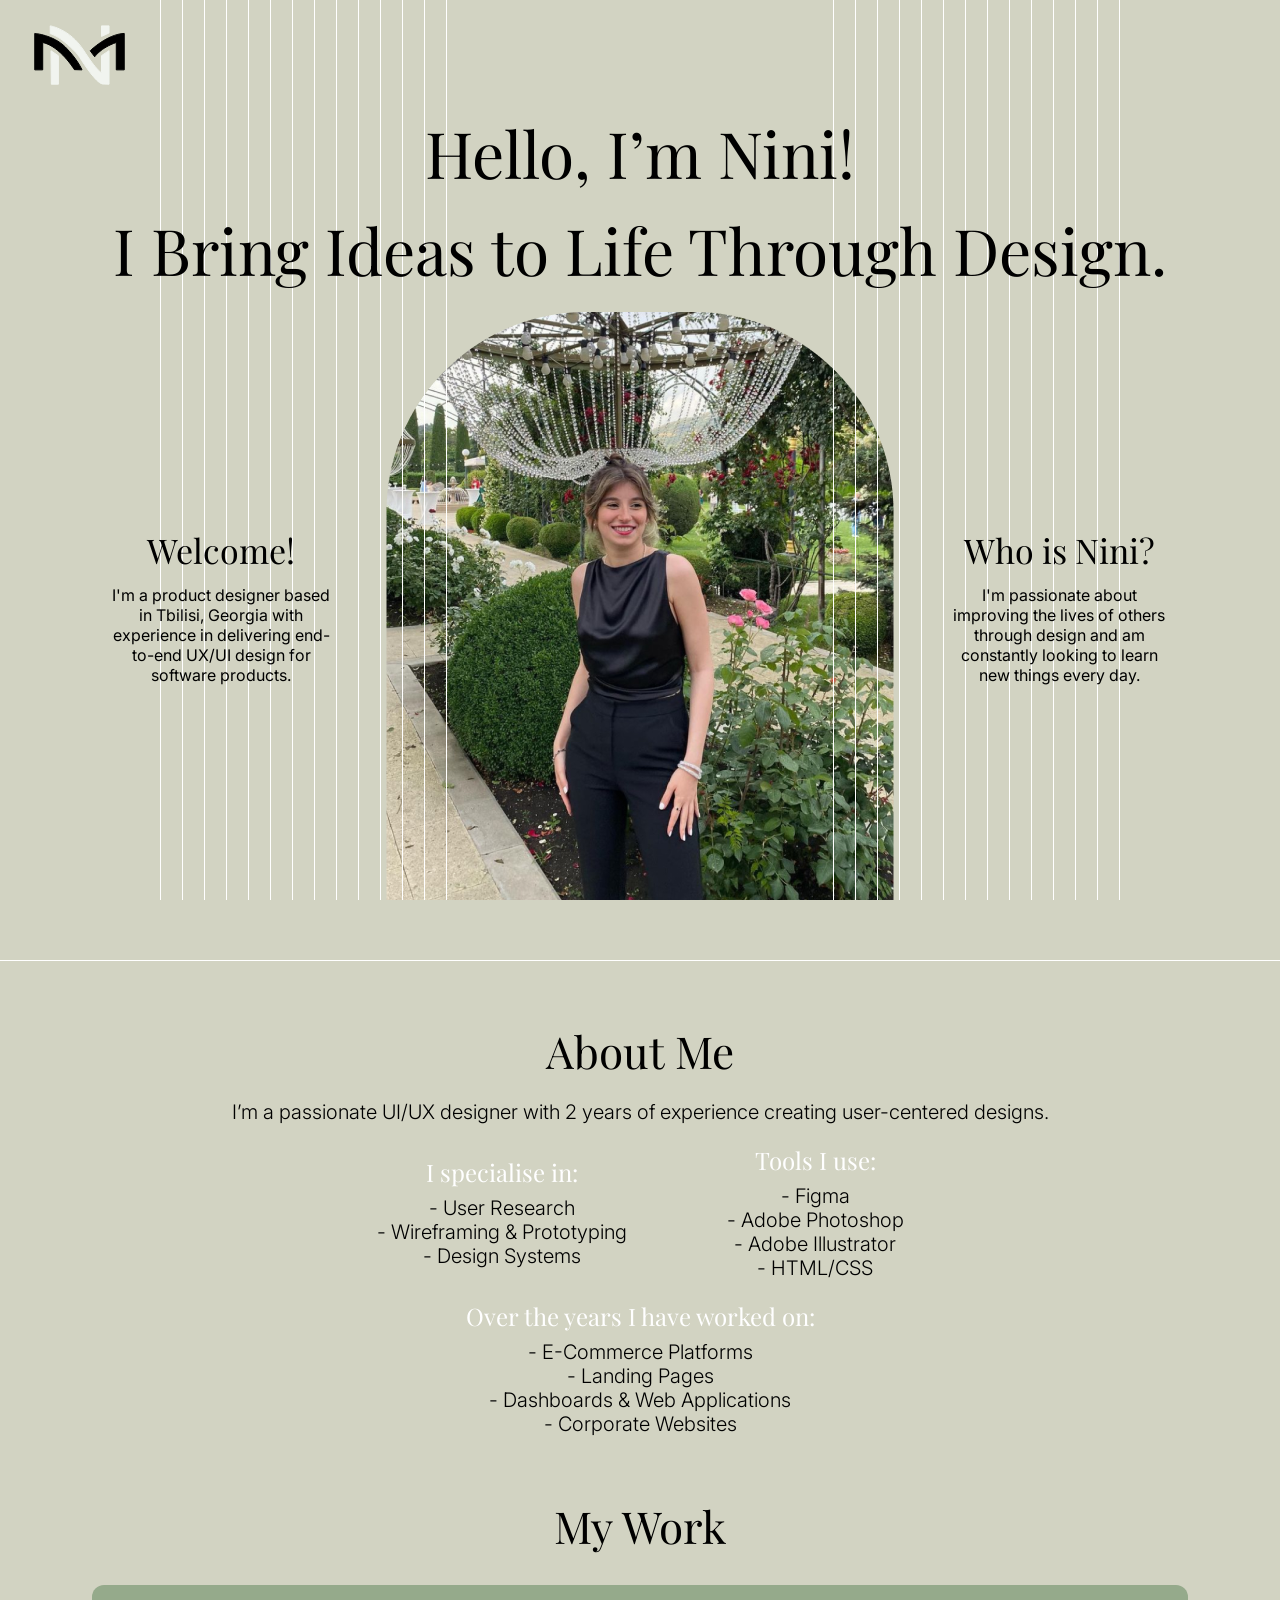
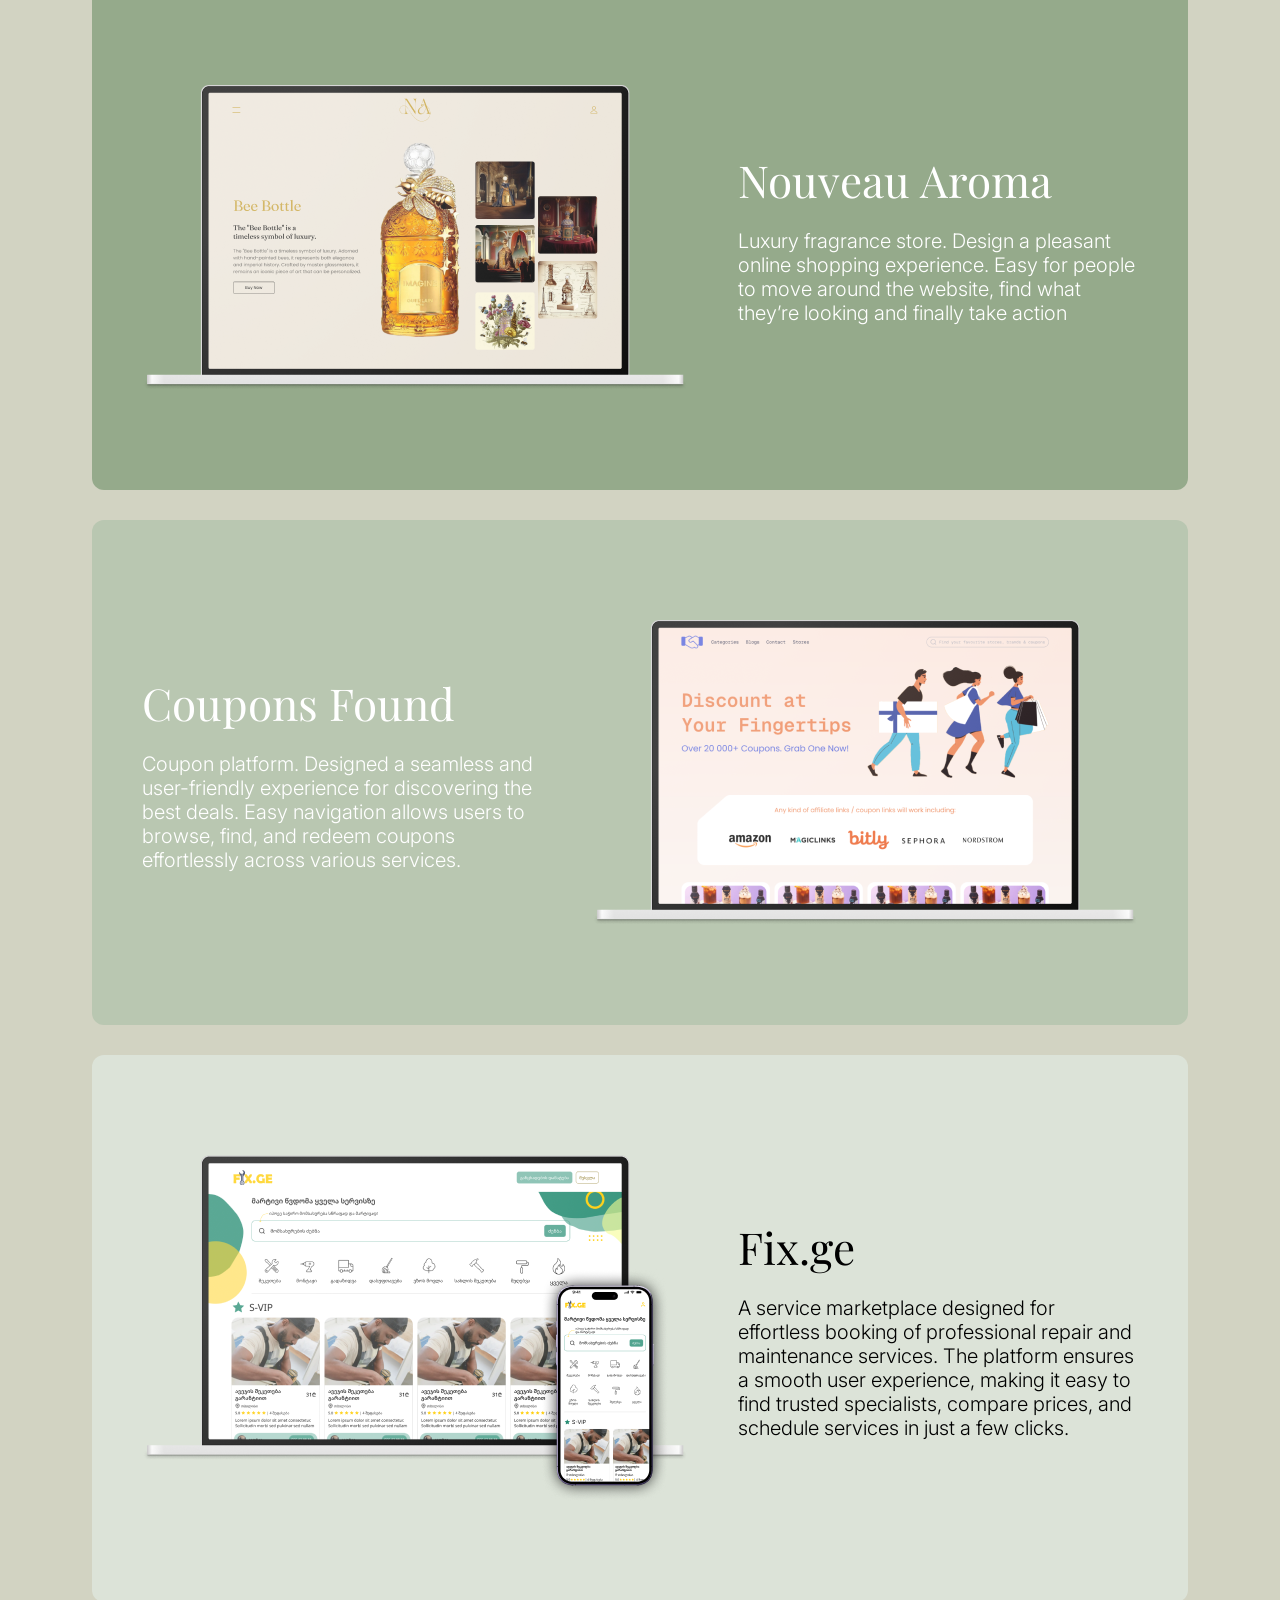
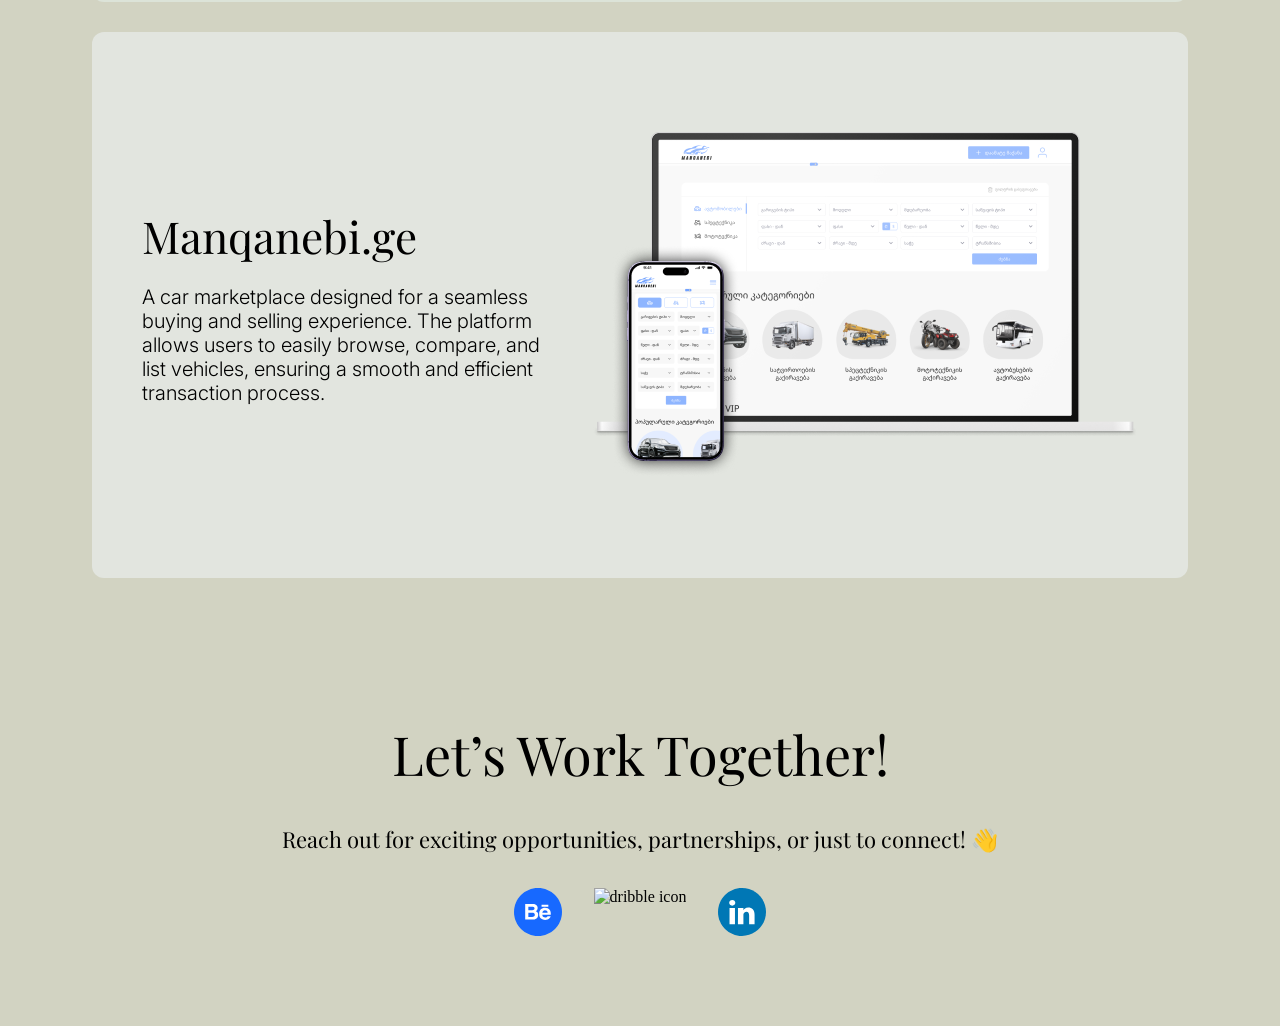
==== index.html @ 9edf8b61 "portfolio final" ====
<!DOCTYPE html>
<html lang="en">
  <head>
    <meta charset="UTF-8" />
    <meta name="viewport" content="width=device-width, initial-scale=1.0" />
    <link rel="stylesheet" href="./Style.css" />
    <title>Nini Mikeladze</title>
  </head>
  <body>
    <div class="lines1">
      <div class="line1"></div>
      <div class="line2"></div>
      <div class="line3"></div>
      <div class="line4"></div>
      <div class="line5"></div>
      <div class="line6"></div>
      <div class="line7"></div>
      <div class="line8"></div>
      <div class="line9"></div>
      <div class="line10"></div>
      <div class="line11"></div>
      <div class="line12"></div>
      <div class="line13"></div>
      <div class="line14"></div>
    </div>
    <div class="lines2">
      <div class="line15"></div>
      <div class="line16"></div>
      <div class="line17"></div>
      <div class="line18"></div>
      <div class="line19"></div>
      <div class="line20"></div>
      <div class="line21"></div>
      <div class="line22"></div>
      <div class="line23"></div>
      <div class="line24"></div>
      <div class="line25"></div>
      <div class="line26"></div>
      <div class="line27"></div>
      <div class="line28"></div>
    </div>
    <header>
      <div class="header">
        <img src="./images/NM Logo 1.svg" alt="logo" class="logo" />
      </div>
    </header>
    <div class="main">
      <section>
        <div class="hero">
          <div class="heading">
            <p class="text1">Hello, I’m Nini!</p>
            <p class="text1">
              I Bring <span>Ideas</span> to <span>Life</span> Through
              <span>Design</span>.
            </p>
          </div>
          <div class="component1">
            <div class="exp1">
              <h1 class="title">Welcome!</h1>
              <p class="text2">
                I'm a product designer based in Tbilisi, Georgia with experience
                in delivering end-to-end UX/UI design for software products.
              </p>
            </div>
            <img
              src="./images/profile picture.png"
              alt="profile picture"
              class="profile"
            />
            <div class="exp1">
              <h1 class="title">Who is Nini?</h1>
              <p class="text2">
                I'm passionate about improving the lives of others through
                design and am constantly looking to learn new things every day.
              </p>
            </div>
          </div>
        </div>
      </section>
      <div class="lines3"></div>
      <section>
        <div class="about_me">
          <h1 class="title2">About Me</h1>
          <p class="text4">
            I’m a passionate UI/UX designer with 2 years of experience creating
            user-centered designs.
          </p>
          <div class="component2">
            <div class="component3">
              <div class="specialise">
                <p class="text3">I specialise in:</p>
                <div class="specialise2">
                  <p class="text4">- User Research</p>
                  <p class="text4">- Wireframing & Prototyping</p>
                  <p class="text4">- Design Systems</p>
                </div>
              </div>
              <div class="specialise">
                <p class="text3">Tools I use:</p>
                <div class="specialise2">
                  <p class="text4">- Figma</p>
                  <p class="text4">- Adobe Photoshop</p>
                  <p class="text4">- Adobe Illustrator</p>
                  <p class="text4">- HTML/CSS</p>
                </div>
              </div>
            </div>
            <div class="specialise">
              <p class="text3">Over the years I have worked on:</p>
              <div class="specialise2">
                <p class="text4">- E-Commerce Platforms</p>
                <p class="text4">- Landing Pages</p>
                <p class="text4">- Dashboards & Web Applications</p>
                <p class="text4">- Corporate Websites</p>
              </div>
            </div>
          </div>
        </div>
      </section>
      <section>
        <div class="my_work">
          <h1 class="title2">My Work</h1>
          <a href="./Nouveau Aroma/aroma.html">
            <div class="aroma">
              <img
                src="./images/Nouveau Aroma.png"
                alt="Nouveau Aroma"
                class="image"
              />
              <div class="component4">
                <h1 class="title3">Nouveau Aroma</h1>
                <p class="text5">
                  Luxury fragrance store. Design a pleasant online shopping
                  experience. Easy for people to move around the website, find
                  what they’re looking and finally take action
                </p>
              </div>
            </div>
          </a>
          <a href="./Coupons Found/coupons.html">
            <div class="coupons">
              <div class="component4">
                <h1 class="title3">Coupons Found</h1>
                <p class="text5">
                  Coupon platform. Designed a seamless and user-friendly
                  experience for discovering the best deals. Easy navigation
                  allows users to browse, find, and redeem coupons effortlessly
                  across various services.
                </p>
              </div>
              <img
                src="./images/Coupons Found.png"
                alt="Coupons Found"
                class="image"
              />
            </div>
          </a>
          <a href="./Fix.ge/fix.html">
            <div class="fix">
              <img src="./images/fix.ge.png" alt="Fix.ge" class="image" />
              <div class="component4">
                <h1 class="title4">Fix.ge</h1>
                <p class="text6">
                  A service marketplace designed for effortless booking of
                  professional repair and maintenance services. The platform
                  ensures a smooth user experience, making it easy to find
                  trusted specialists, compare prices, and schedule services in
                  just a few clicks.
                </p>
              </div>
            </div>
          </a>
          <a href="./Manqanebi.ge/manqanebi.html">
            <div class="manqanebi">
              <div class="component4">
                <h1 class="title4">Manqanebi.ge</h1>
                <p class="text6">
                  A car marketplace designed for a seamless buying and selling
                  experience. The platform allows users to easily browse,
                  compare, and list vehicles, ensuring a smooth and efficient
                  transaction process.
                </p>
              </div>
              <img
                src="./images/manqanebi.png"
                alt="Manqanebi.ge"
                class="image"
              />
            </div>
          </a>
        </div>
      </section>
    </div>
    <footer>
      <div class="footer">
        <h1 class="title5">Let’s Work Together!</h1>
        <p class="text7">
          Reach out for exciting opportunities, partnerships, or just to
          connect! 👋
        </p>
        <div class="socials">
          <img src="../icons/behance.svg" alt="behance icon" />
          <img src="../icons/dribbble.svg" alt="dribble icon" />
          <img src="../icons/linkedin.svg" alt="linkedin icon" />
        </div>
      </div>
    </footer>
  </body>
</html>
---- Style.css ----
@import url('https://fonts.googleapis.com/css2?family=Agu+Display&family=Bitter:ital,wght@0,100..900;1,100..900&family=Fraunces:ital,opsz,wght@0,9..144,100..900;1,9..144,100..900&family=Geist+Mono:wght@100..900&family=Goldman:wght@400;700&family=Inter:ital,opsz,wght@0,14..32,100..900;1,14..32,100..900&family=Poppins:ital,wght@0,100;0,200;0,300;0,400;0,500;0,600;0,700;0,800;0,900;1,100;1,200;1,300;1,400;1,500;1,600;1,700;1,800;1,900&display=swap');
@import url('https://fonts.googleapis.com/css2?family=Agu+Display&family=Bitter:ital,wght@0,100..900;1,100..900&family=Fraunces:ital,opsz,wght@0,9..144,100..900;1,9..144,100..900&family=Geist+Mono:wght@100..900&family=Goldman:wght@400;700&family=Inter:ital,opsz,wght@0,14..32,100..900;1,14..32,100..900&family=Playfair+Display:ital,wght@0,400..900;1,400..900&family=Poppins:ital,wght@0,100;0,200;0,300;0,400;0,500;0,600;0,700;0,800;0,900;1,100;1,200;1,300;1,400;1,500;1,600;1,700;1,800;1,900&display=swap');

*{
    box-sizing: border-box;
    margin: 0;
}
body{
    background-color: #D2D3C2;
}
.header{
    height: 110px;
    display: flex;
    align-items: center;
    margin-left: 34px;
}
.text1{
    font-family: 'playfair display';
    font-size: 64px;
    text-align: center;
}

.heading{
    display: flex;
    flex-direction: column;
    align-items: center;
    justify-content: center;
    gap: 12px;
    z-index: 50;
}
span:hover{
    color: white;
}
.title{
    font-family: 'playfair display';
    font-weight: 300;
    font-size: 34px;
}
.text2{
    font-family: 'inter';
    font-size: 16px;
    text-align: center;
}
.exp1{
    display: flex;
    flex-direction: column;
    justify-content: center;
    align-items: center;
    gap: 12px;
    width: 230px;
    position: relative;
    z-index: 50;
}
.component1{
    display: flex;
    flex-direction: row;
    gap: 50px;
    align-items: center;
    justify-content: center;
}
.hero{
    display: flex;
    flex-direction: column;
    align-items: center;
    justify-content: center;
    gap: 20px;
}
.lines1{
    position: fixed;
    height: 100%;
    width: 1px;
    background-color: white;
    top: 0;
    left: 160px;
    gap: 22px;
}
.line1{
    position: absolute;
    height: 100%;
    width: 1px;
    background-color: white;
    top: 0;
}
.line2{
    position: absolute;
    height: 100%;
    width: 1px;
    background-color: white;
    top: 0;
    left: 22px;
}
.line3{
    position: absolute;
    height: 100%;
    width: 1px;
    background-color: white;
    top: 0;
    left: 44px;
}
.line4{
    position: absolute;
    height: 100%;
    width: 1px;
    background-color: white;
    top: 0;
    left: 66px;
}
.line5{
    position: absolute;
    height: 100%;
    width: 1px;
    background-color: white;
    top: 0;
    left: 88px;
}
.line6{
    position: absolute;
    height: 100%;
    width: 1px;
    background-color: white;
    top: 0;
    left: 110px;
}
.line7{
    position: absolute;
    height: 100%;
    width: 1px;
    background-color: white;
    top: 0;
    left: 132px;
}
.line8{
    position: absolute;
    height: 100%;
    width: 1px;
    background-color: white;
    top: 0;
    left: 154px;
}
.line9{
    position: absolute;
    height: 100%;
    width: 1px;
    background-color: white;
    top: 0;
    left: 176px;
}
.line10{
    position: absolute;
    height: 100%;
    width: 1px;
    background-color: white;
    top: 0;
    left: 198px;
}
.line11{
    position: absolute;
    height: 100%;
    width: 1px;
    background-color: white;
    top: 0;
    left: 220px;
}
.line12{
    position: absolute;
    height: 100%;
    width: 1px;
    background-color: white;
    top: 0;
    left: 242px;
}
.line13{
    position: absolute;
    height: 100%;
    width: 1px;
    background-color: white;
    top: 0;
    left: 264px;
}
.line14{
    position: absolute;
    height: 100%;
    width: 1px;
    background-color: white;
    top: 0;
    left: 286px;
}
.lines2{
    position: fixed;
    height: 100%;
    width: 1px;
    background-color: white;
    top: 0;
    right: 160px;
    gap: 22px;
}
.line15{
    position: absolute;
    height: 100%;
    width: 1px;
    background-color: white;
    top: 0;
}
.line16{
    position: absolute;
    height: 100%;
    width: 1px;
    background-color: white;
    top: 0;
    right: 22px;
}
.line17{
    position: absolute;
    height: 100%;
    width: 1px;
    background-color: white;
    top: 0;
    right: 44px;
}
.line18{
    position: absolute;
    height: 100%;
    width: 1px;
    background-color: white;
    top: 0;
    right: 66px;
}
.line19{
    position: absolute;
    height: 100%;
    width: 1px;
    background-color: white;
    top: 0;
    right: 88px;
}
.line20{
    position: absolute;
    height: 100%;
    width: 1px;
    background-color: white;
    top: 0;
    right: 110px;
}
.line21{
    position: absolute;
    height: 100%;
    width: 1px;
    background-color: white;
    top: 0;
    right: 132px;
}
.line22{
    position: absolute;
    height: 100%;
    width: 1px;
    background-color: white;
    top: 0;
    right: 154px;
}
.line23{
    position: absolute;
    height: 100%;
    width: 1px;
    background-color: white;
    top: 0;
    right: 176px;
}
.line24{
    position: absolute;
    height: 100%;
    width: 1px;
    background-color: white;
    top: 0;
    right: 198px;
}
.line25{
    position: absolute;
    height: 100%;
    width: 1px;
    background-color: white;
    top: 0;
    right: 220px;
}
.line26{
    position: absolute;
    height: 100%;
    width: 1px;
    background-color: white;
    top: 0;
    right: 242px;
}
.line27{
    position: absolute;
    height: 100%;
    width: 1px;
    background-color: white;
    top: 0;
    right: 264px;
}
.line28{
    position: absolute;
    height: 100%;
    width: 1px;
    background-color: white;
    top: 0;
    right: 286px;
}
.lines3{
    width: 100%;
    height: 1px;
    background-color: white;
    margin: 0;
}
.title2{
    font-family: 'playfair display';
    font-weight: 300;
    font-size: 44px;
}
.text4{
    font-family: 'inter';
    font-weight: 300;
    font-size: 20px;
}
.text3{
    font-family: 'playfair display';
    font-weight: 300;
    font-size: 24px;
    color: white;
}
.specialise{
    display: flex;
    flex-direction: column;
    gap: 8px;
    align-items: center;
    justify-content: center;
}
.specialise2{
    display: flex;
    flex-direction: column;
    gap: 0px;
    align-items: center;
    justify-content: center;
}
.component3{
    display: flex;
    flex-direction: row;
    align-items: center;
    justify-content: center;
    gap: 100px;
}
.component2{
    display: flex;
    flex-direction: column;
    gap: 20px;
}
.about_me{
    display: flex;
    flex-direction: column;
    align-items: center;
    justify-content: center;
    gap: 20px;
}
.title3{
    font-family: 'playfair display';
    font-weight: 300;
    font-size: 44px;
    color: white;
    text-decoration: none;
}
.text5{
    font-family: 'inter';
    font-weight: 300;
    font-size: 20px;
    color: white;
    text-decoration: none;
}
.component4{
    display: flex;
    flex-direction: column;
    gap: 20px;
    width: 400px;
}
.title4{
    font-family: 'playfair display';
    font-weight: 300;
    font-size: 44px;
    color: black;
}
.text6{
    font-family: 'inter';
    font-weight: 300;
    font-size: 20px;
    color: black;
}
.aroma {
    display: flex;
    flex-direction: row;
    gap: 50px;
    align-items: center;
    justify-content: center;
    width: fit-content;
    padding: 100px 50px;
    background-color: #95AA8B;
    border-radius: 12px;
    transition: all 0.3s ease-in-out;
}

.aroma:hover {
    padding: 130px 70px;
}
.coupons{
    display: flex;
    flex-direction: row;
    gap: 50px;
    align-items: center;
    justify-content: center;
    width: fit-content;
    padding: 100px 50px 100px 50px;
    background-color: #B9C7B1;
    border-radius: 12px;
    transition: all 0.3s ease-in-out;
}
.coupons:hover {
    padding: 130px 70px;
}
.fix{
    display: flex;
    flex-direction: row;
    gap: 50px;
    align-items: center;
    justify-content: center;
    padding: 100px 50px 100px 50px;
    background-color: #DCE3D8;
    border-radius: 12px;
    transition: all 0.3s ease-in-out;
}
.fix:hover {
    padding: 130px 70px;
}
.manqanebi{
    display: flex;
    flex-direction: row;
    gap: 50px;
    align-items: center;
    justify-content: center;
    width: fit-content;
    padding: 100px 50px 100px 50px;
    background-color: #e2e5df;
    border-radius: 12px;
    transition: all 0.3s ease-in-out;
}
.manqanebi:hover {
    padding: 130px 70px;
}
.my_work{
    display: flex;
    flex-direction: column;
    gap: 30px;
    align-items: center;
    justify-content: center;
    position: relative;
    z-index: 50;
}
.main{
    display: flex;
    flex-direction: column;
    gap: 60px;
    align-items: center;
    justify-content: center;
}
.title5{
    font-family: 'playfair display';
    font-weight: 300;
    font-size: 54px;
    color: black;
}
.text7{
    font-family: 'playfair display';
    font-weight: 300;
    font-size: 22px;
    color: black;
}
.socials{
    display: flex;
    flex-direction: row;
    gap: 32px;
}
.footer{
    display: flex;
    flex-direction: column;
    gap: 34px;
    align-items: center;
    justify-content: center;
    margin-top: 140px;
    margin-bottom: 90px;
}
a{
    text-decoration: none;
}

/* RESPONSIVE DESIGN */
@media screen and (max-width: 400px) {
    body{
        padding: 16px;
    }
    .main{
        align-items: center;
        justify-content: center;
        display: flex;
        gap: 20px;
    }
    .lines1{
        display: none;
    }
    .logo{
        width: 60px;
    }
    .heading{
        width:fit-content;
    }
    .header{
        height: 80px;
        margin: 0;
        padding: 0;
    }
    .lines2{
        display: none;
    }

    .text1 {
        font-size: 36px;
    }
    
    .title {
        font-size: 28px;
        color: white;
    }
    .text2 {
        font-size: 18px;
    }
    .exp1{
        width: 330px;
    }
    .text3 {
        font-size: 22px;
    }
    .text4 {
        font-size: 18px;
    }
    .component1 {
        flex-direction: column;
        gap: 20px;
    }
    .component3 {
        flex-direction: column;
        gap: 20px;
    }
    .profile {
        width: 80%;
        max-width: 300px;
    }
    .title2 {
        font-size: 36px;
    }
    .about_me {
        text-align: center;
        width: auto;
    }
    .image{
        width: 320px;
    }
    .title3{
        font-family: 'playfair display';
    font-weight: 300;
    font-size: 26px;
    color: white;
    }
    .text5{
        font-family: 'inter';
        font-weight: 300;
        font-size: 18px;
        color: white;
    }
    .title4{
        font-family: 'playfair display';
    font-weight: 300;
    font-size: 26px;
    color: black;
    }
    .text6{
        font-family: 'inter';
        font-weight: 300;
        font-size: 18px;
        color: black;
    }
    .component3{
        display: flex;
        flex-direction: column;
        align-items: center;
        justify-content: center;
        text-align: center;
        gap: 20px;
    }
    .component4{
        width: 100%;
    }
    .aroma{
        display: flex;
        flex-direction: column;
        align-items: center;
        justify-content: center;
        text-align: center;
        gap: 20px;
        padding: 24px 16px;
        border-radius: 12px;
        text-decoration: none;
    }
    .coupons{
        display: flex;
        flex-direction: column;
        align-items: center;
        justify-content: center;
        text-align: center;
        gap: 20px;
        padding: 24px 16px;
        border-radius: 12px;
    }
    .fix{
        display: flex;
        flex-direction: column;
        align-items: center;
        justify-content: center;
        text-align: center;
        gap: 20px;
        padding: 24px 16px;
        border-radius: 12px;
    }
    .manqanebi{
        display: flex;
        flex-direction: column;
        align-items: center;
        justify-content: center;
        text-align: center;
        gap: 20px;
        padding: 24px 16px;
        border-radius: 12px;
    }
    .title5{
        font-family: 'playfair display';
    font-weight: 300;
    font-size: 34px;
    color: black;
    }
    .text7{
        font-family: 'playfair display';
        font-weight: 300;
        font-size: 18px;
        color: black;
        text-align: center;
    }
    .footer{
        display: flex;
        flex-direction: column;
        gap: 20px;
        align-items: center;
        justify-content: center;
        margin-top: 80px;
        margin-bottom: 40px;
    }
}
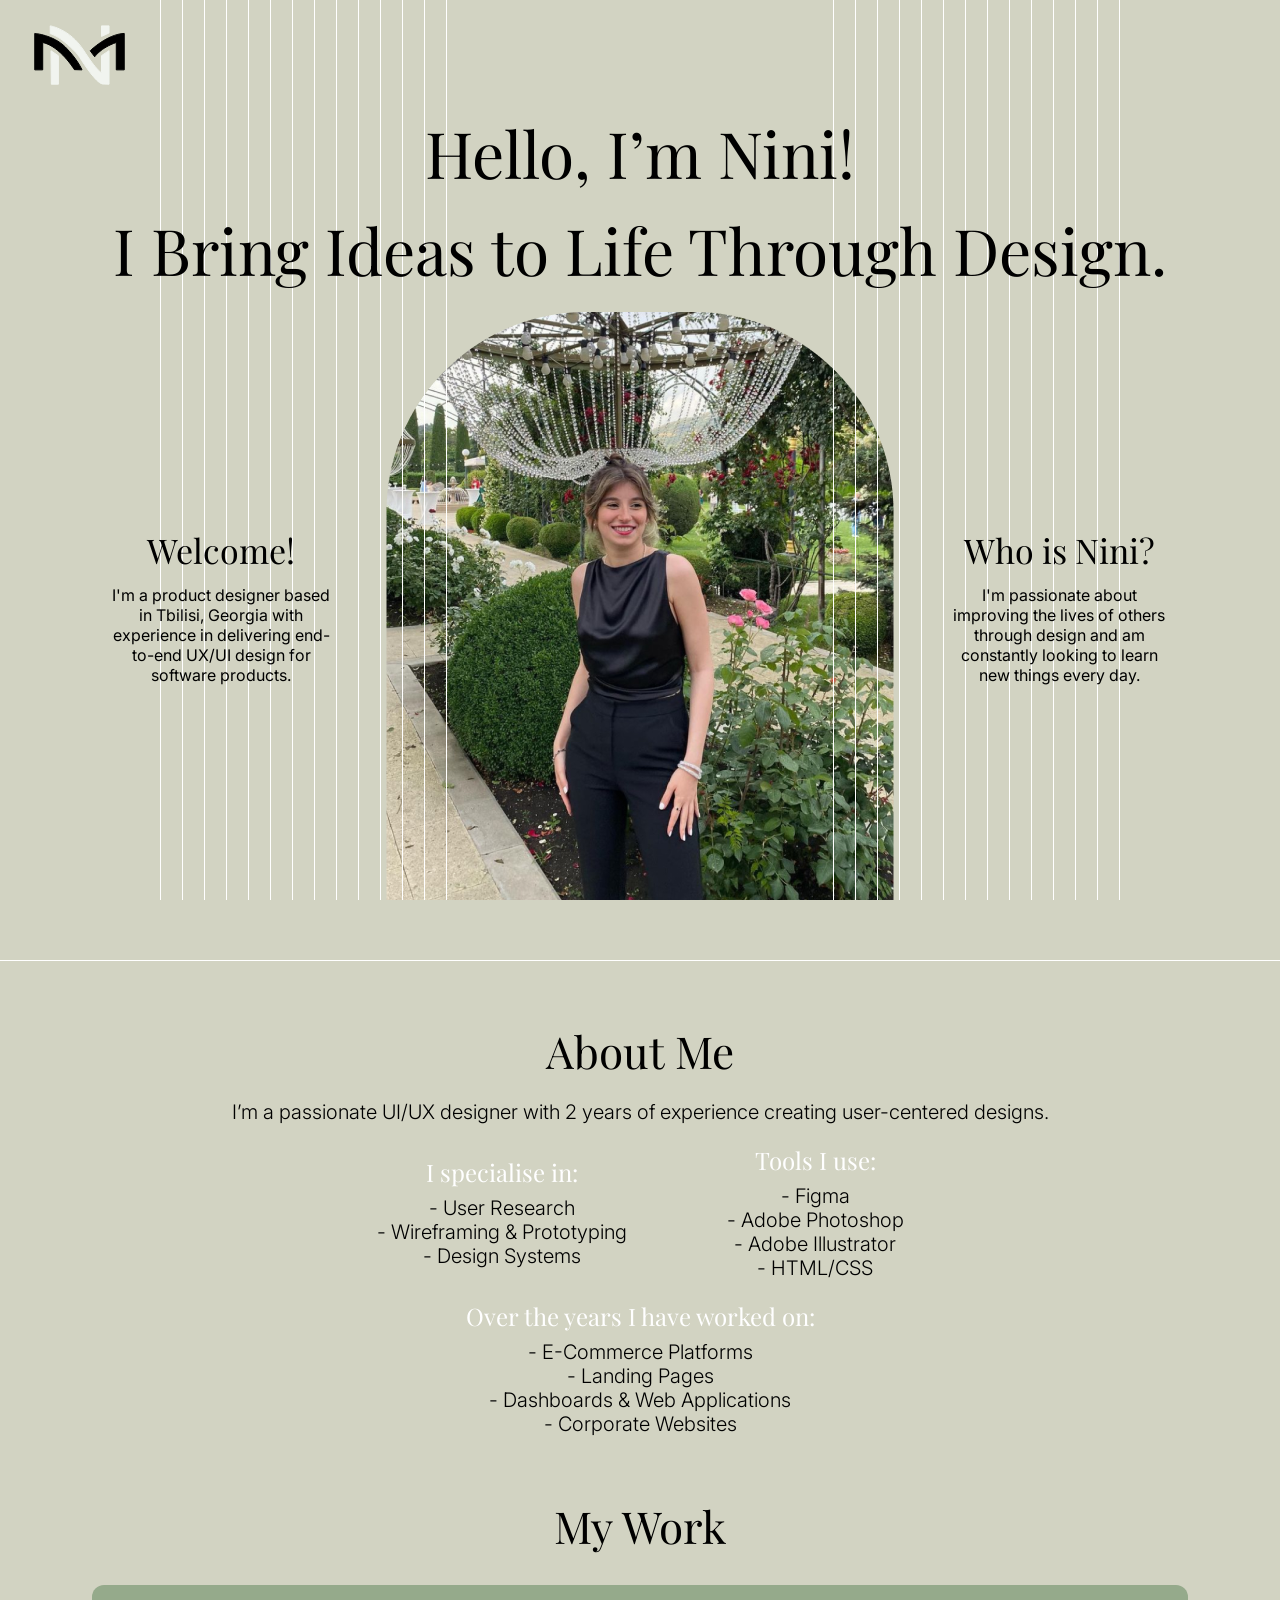
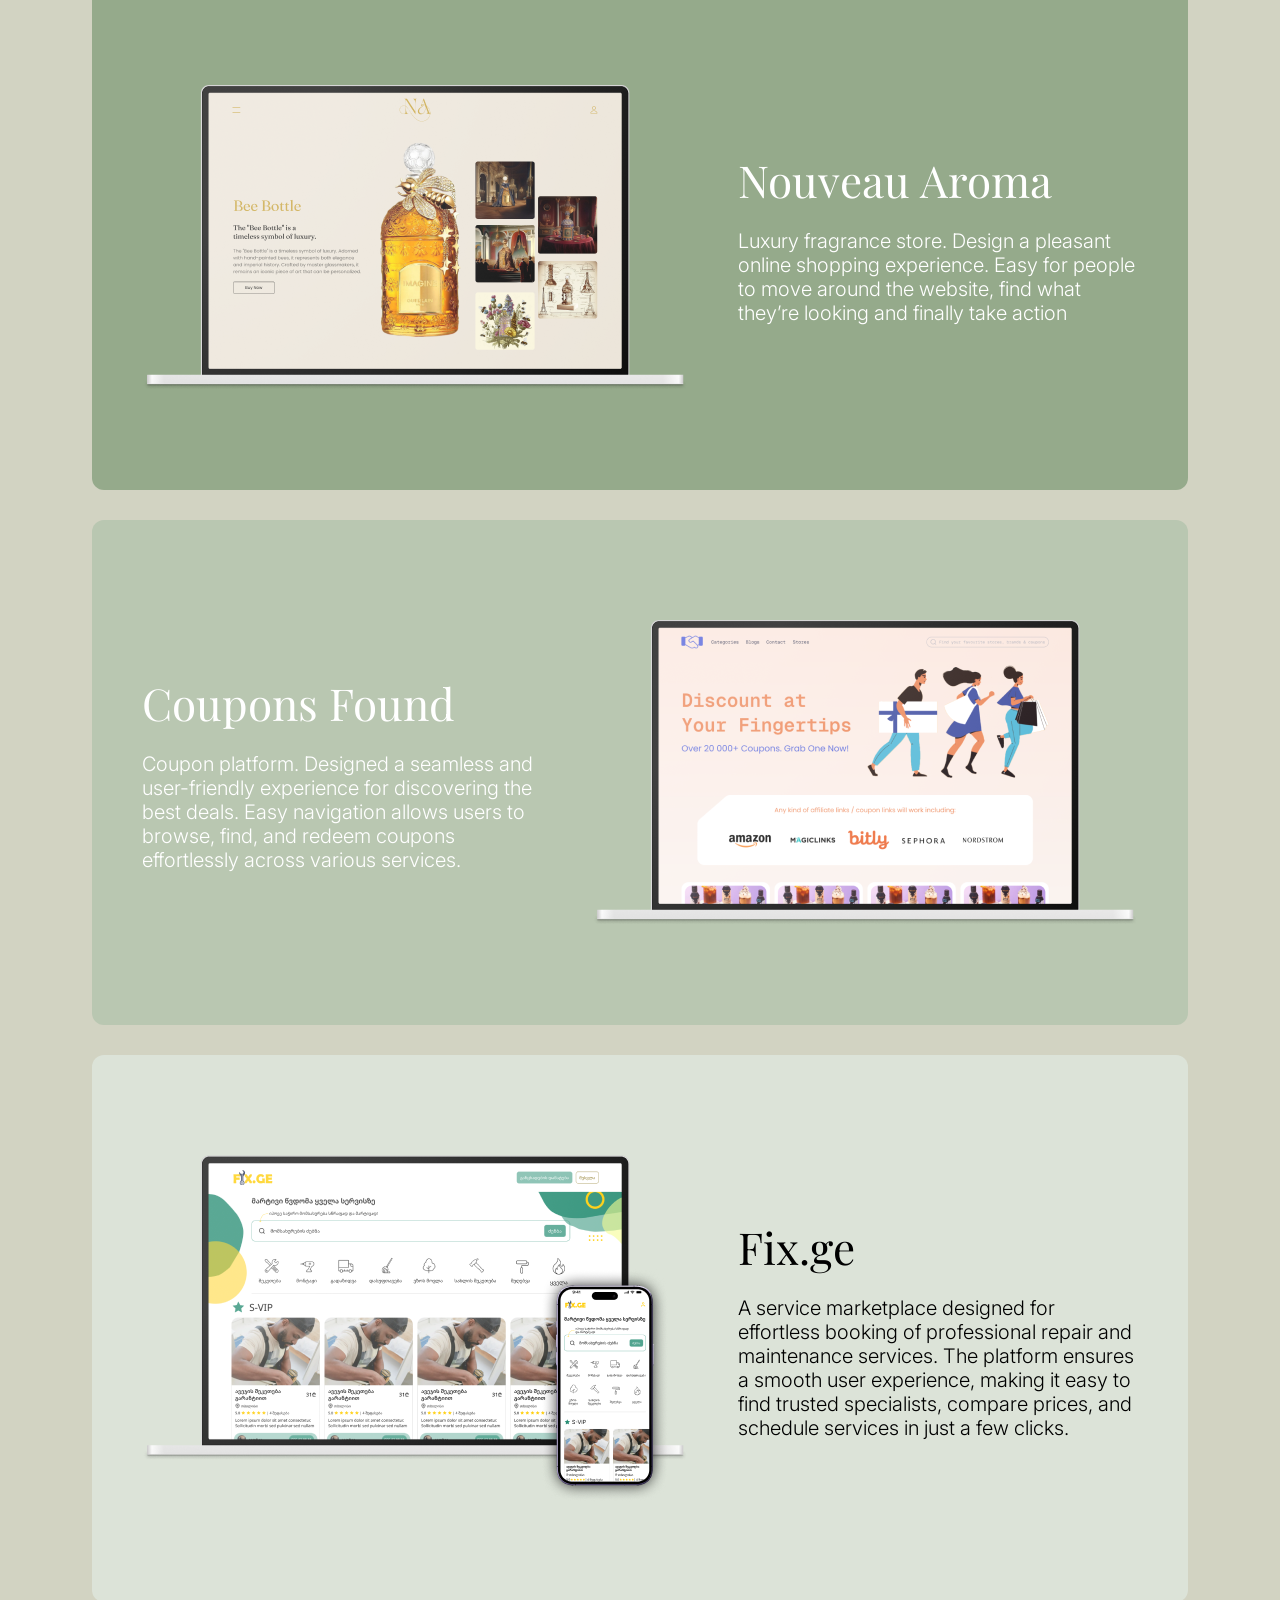
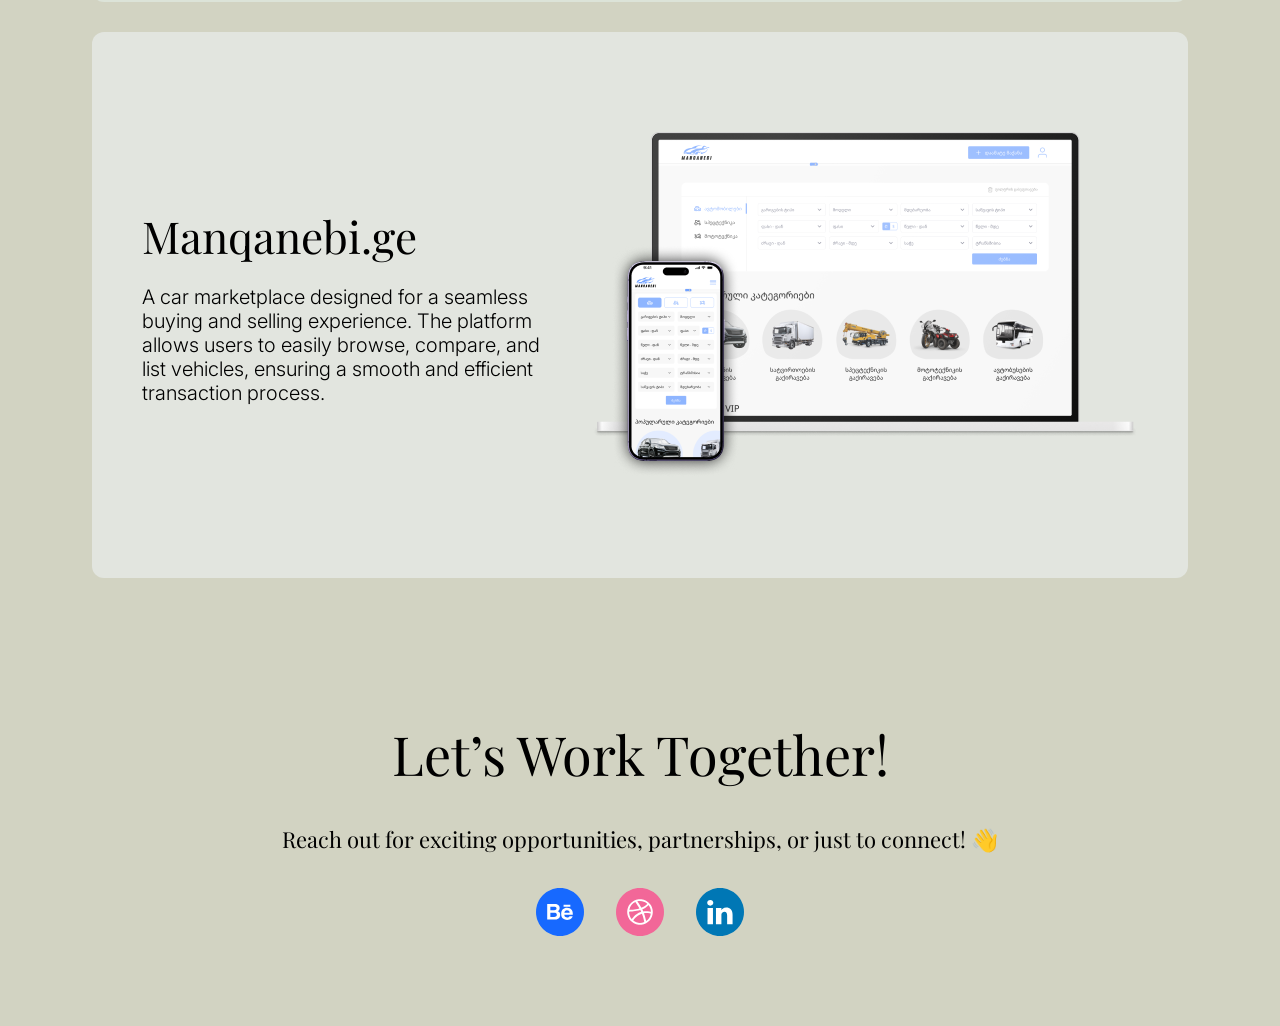
==== commit 24f218ae: "as" ====
--- a/index.html
+++ b/index.html
@@ -200,7 +200,7 @@
         </p>
         <div class="socials">
           <img src="../icons/behance.svg" alt="behance icon" />
-          <img src="../icons/dribbble.svg" alt="dribble icon" />
+          <img src="./icons/Dribbble.svg" alt="dribble icon" />
           <img src="../icons/linkedin.svg" alt="linkedin icon" />
         </div>
       </div>
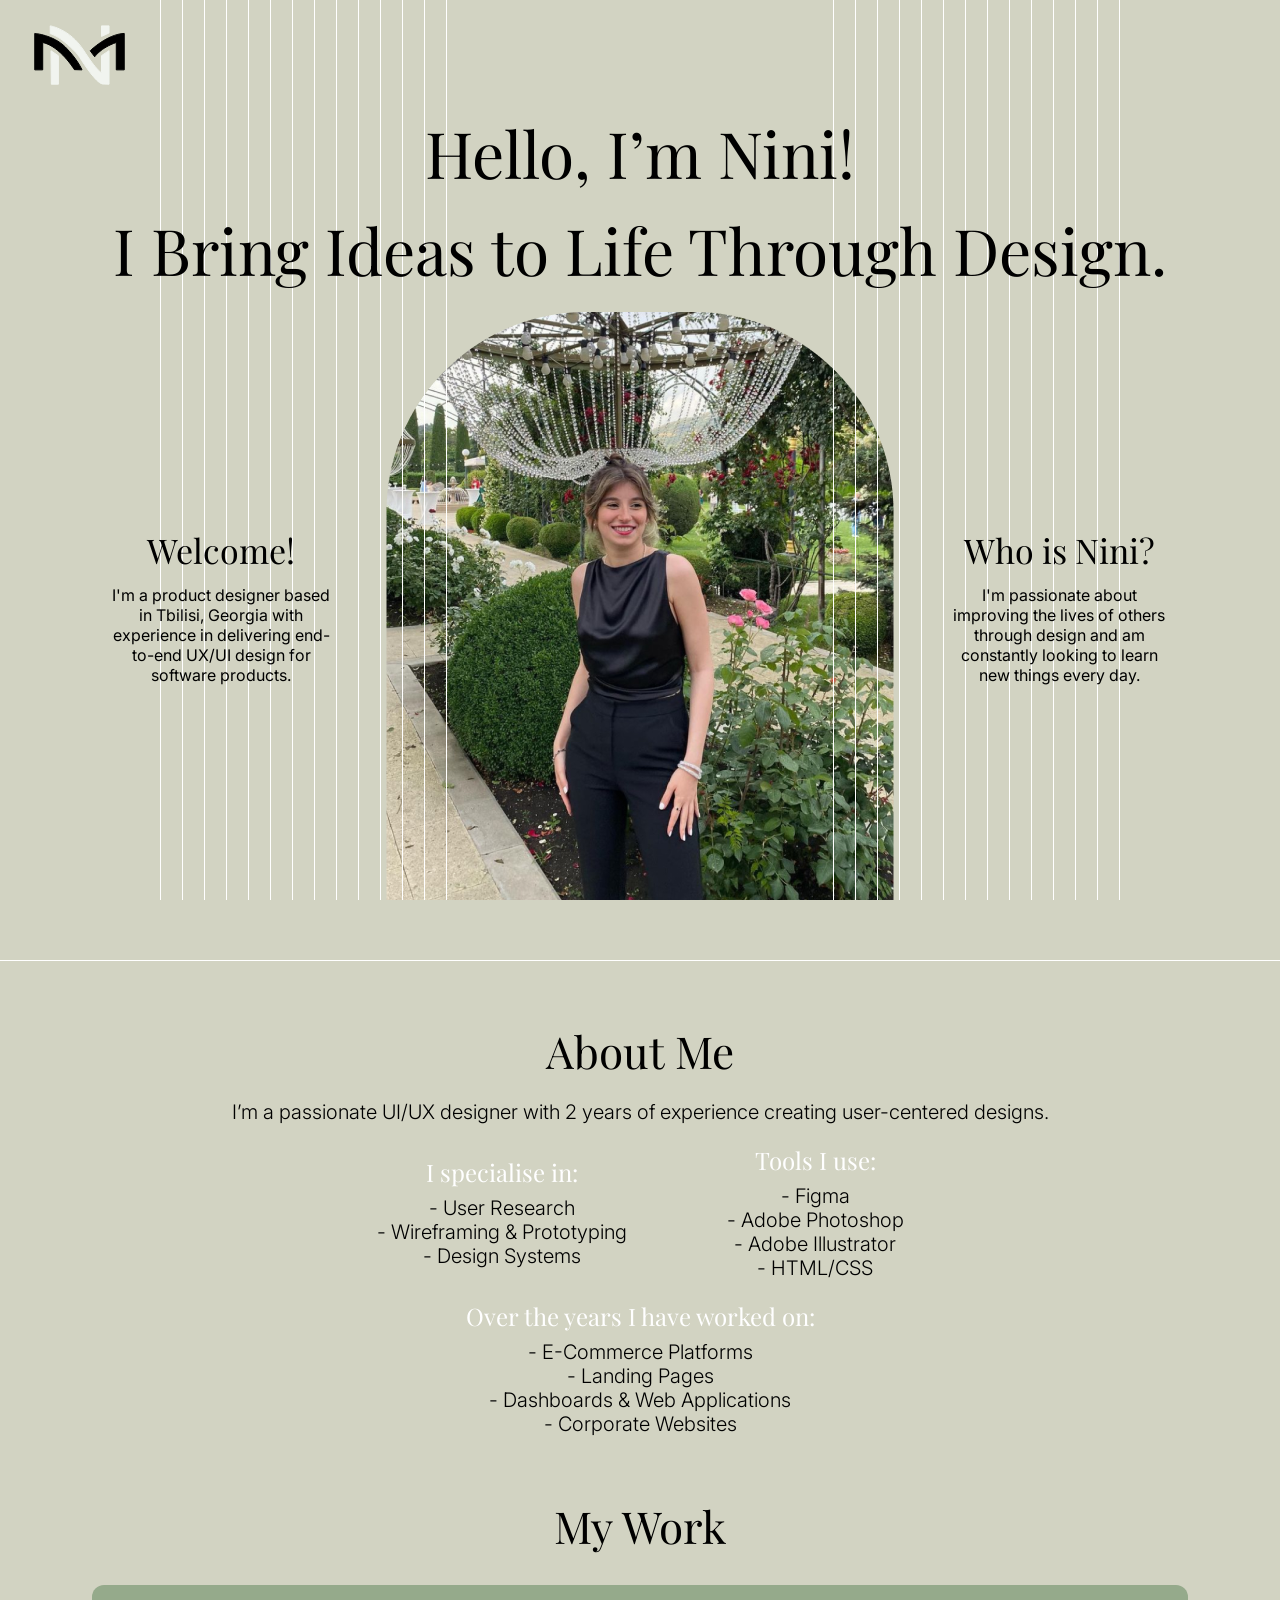
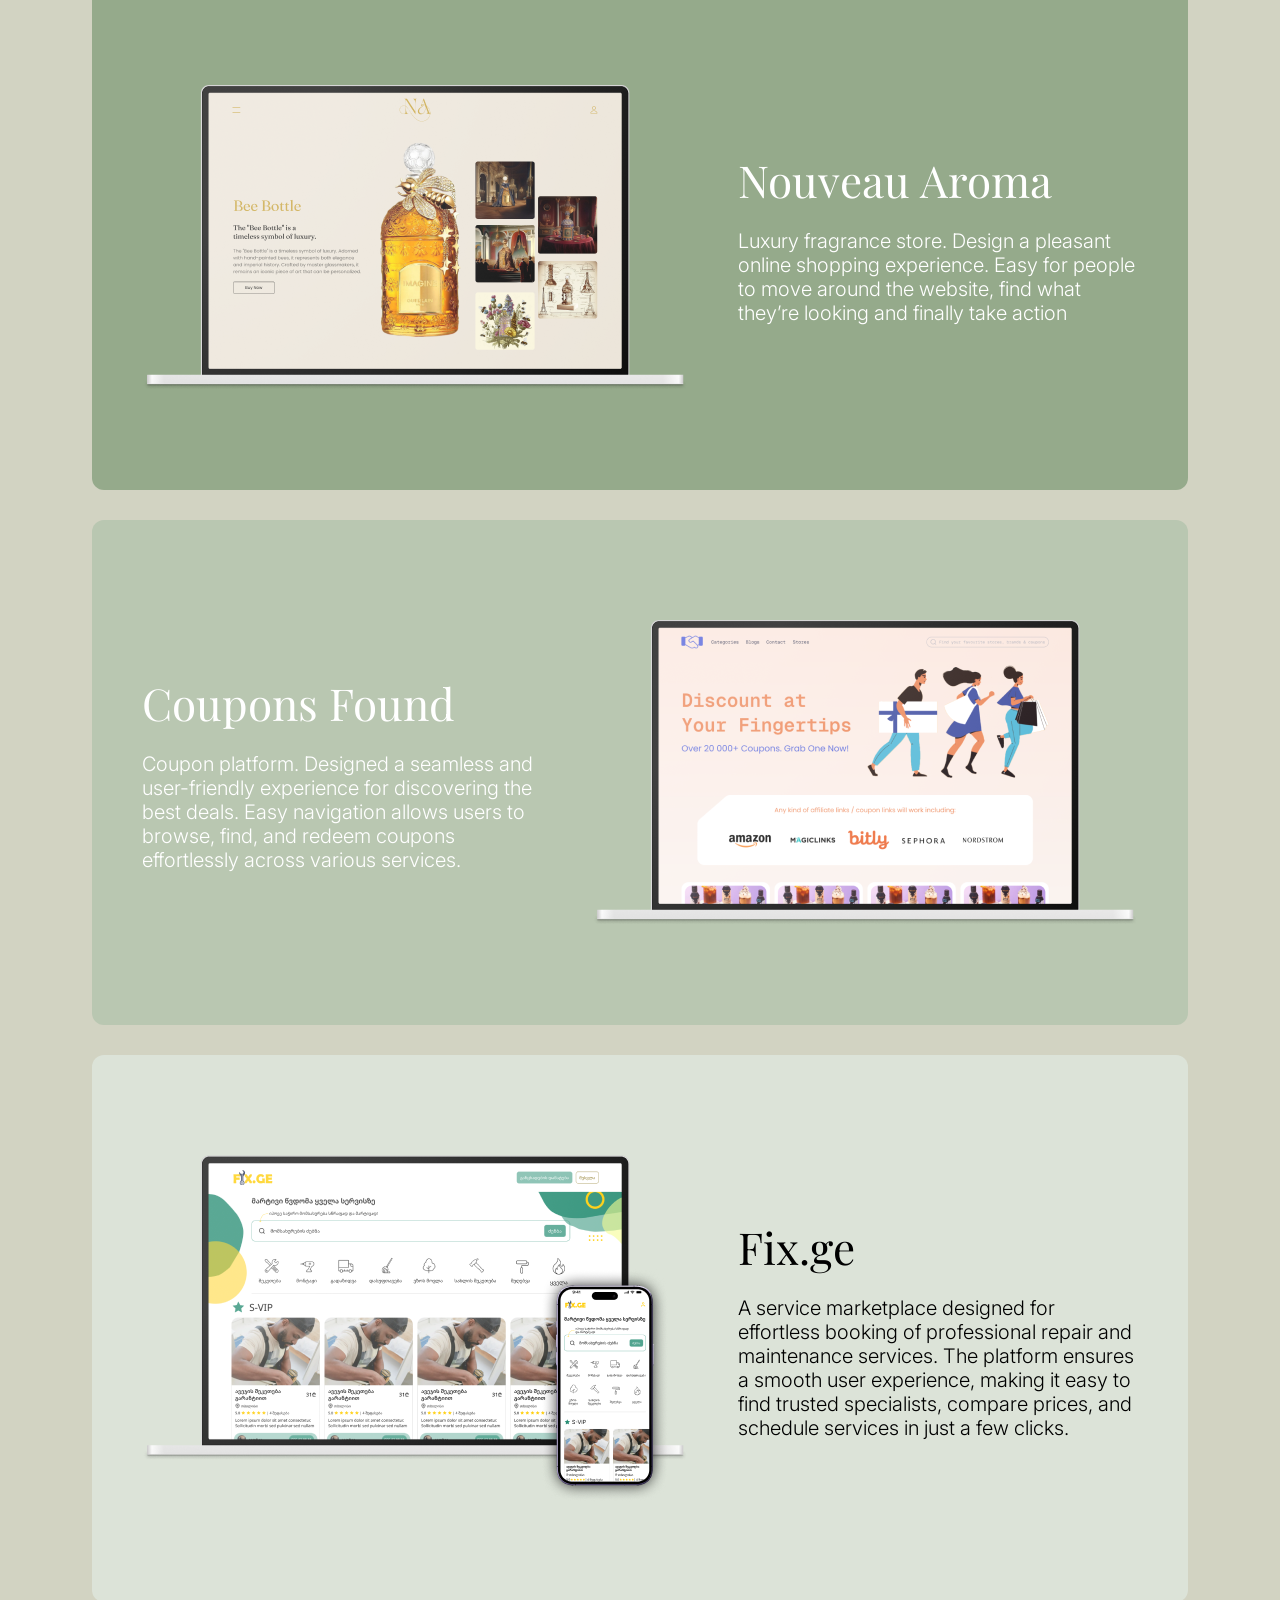
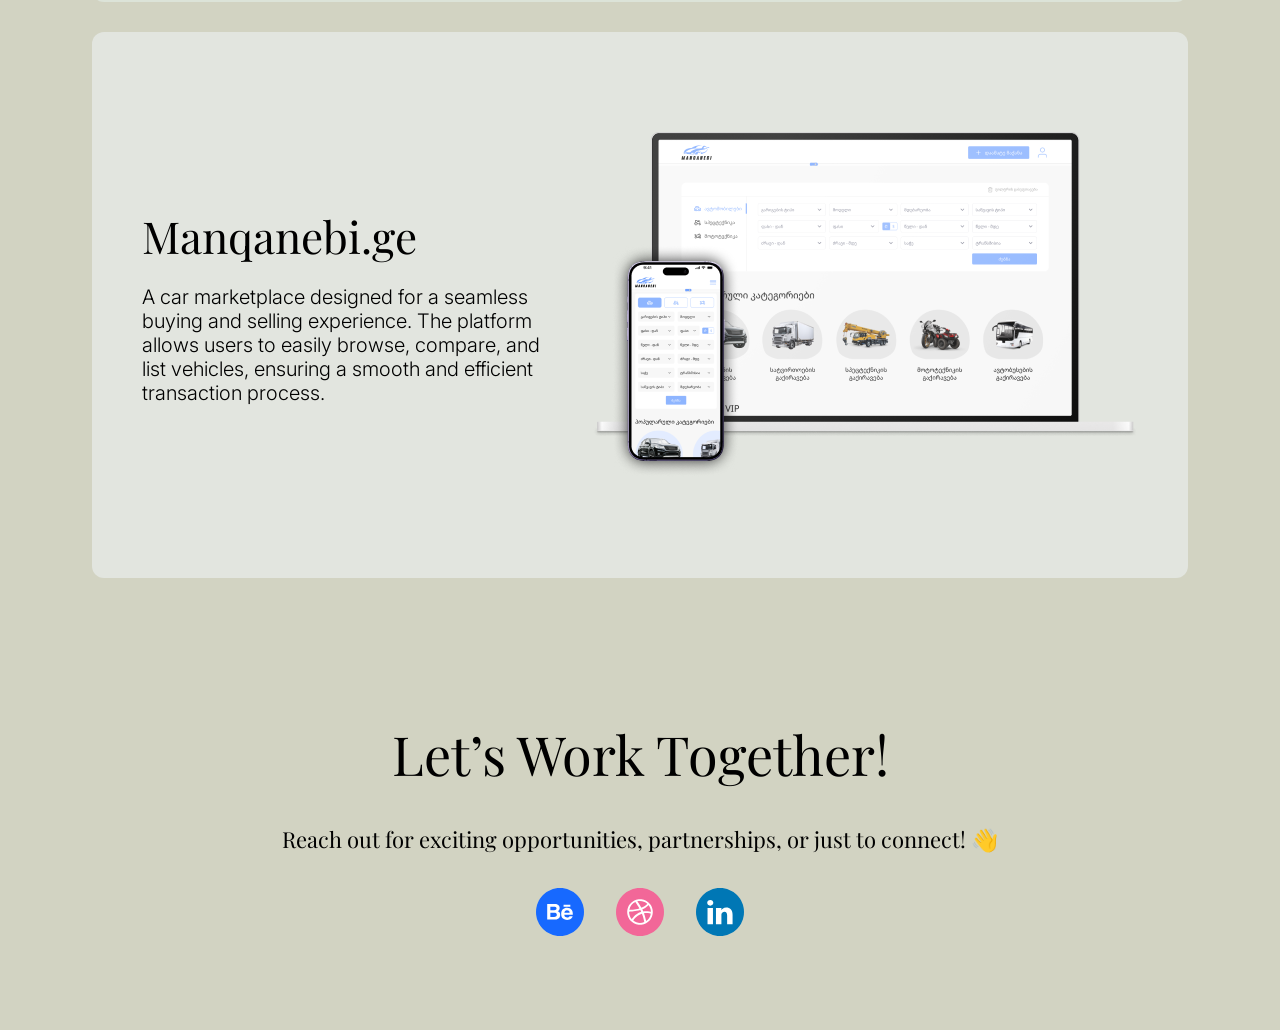
==== commit 9300fe1e: "socials" ====
--- a/index.html
+++ b/index.html
@@ -199,9 +199,15 @@
           connect! 👋
         </p>
         <div class="socials">
-          <img src="../icons/behance.svg" alt="behance icon" />
-          <img src="./icons/Dribbble.svg" alt="dribble icon" />
-          <img src="../icons/linkedin.svg" alt="linkedin icon" />
+          <a href="https://www.behance.net/ninimikeladze1">
+            <img src="../icons/behance.svg" alt="behance icon"
+          /></a>
+          <a href="https://dribbble.com/Ninisoi">
+            <img src="../icons/Dribbble.svg" alt="dribble icon"
+          /></a>
+          <a href="https://www.linkedin.com/in/nini-mikeladze/">
+            <img src="../icons/linkedin.svg" alt="linkedin icon"
+          /></a>
         </div>
       </div>
     </footer>
